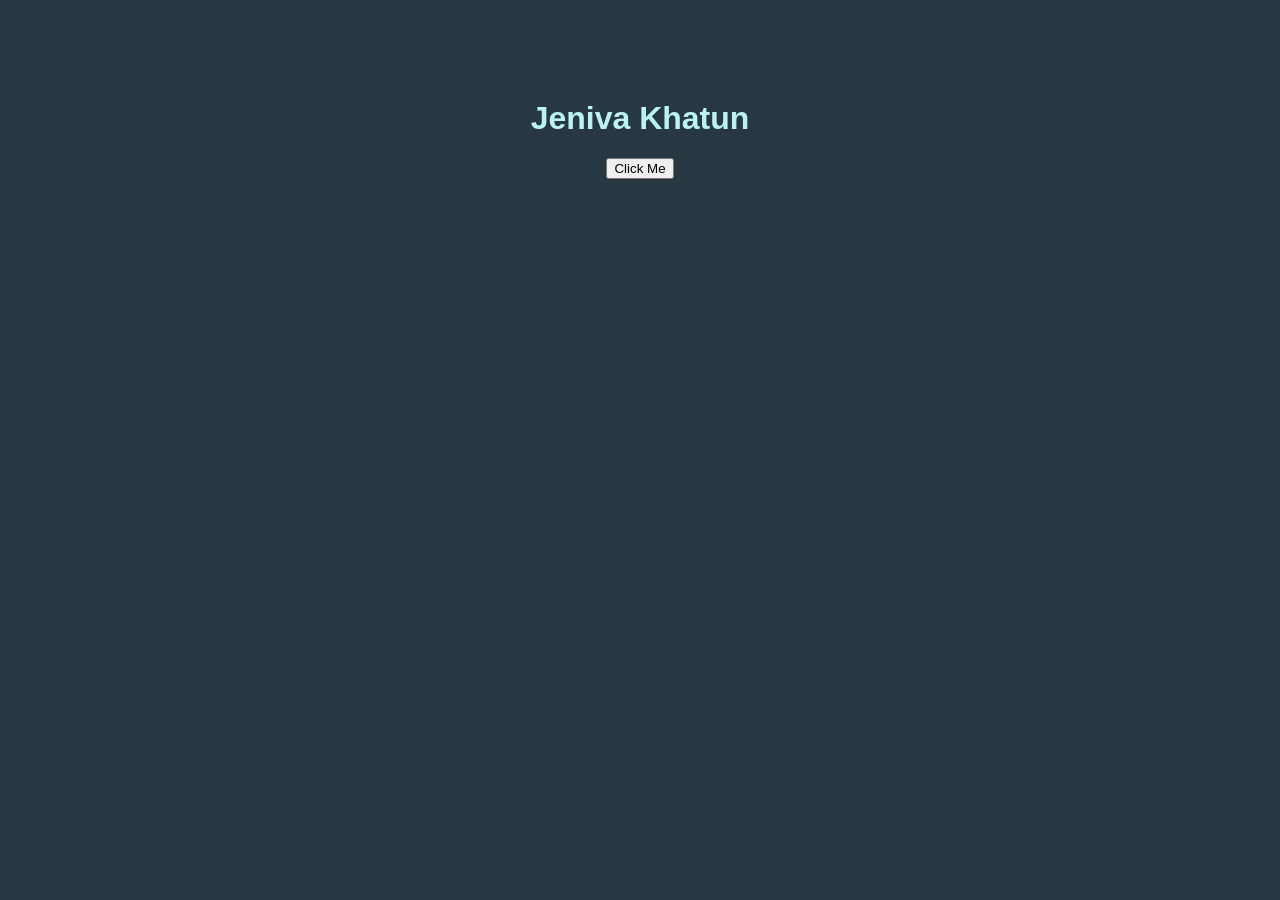
==== index.html @ 786c90f5 "feat: create initial portfolio homepage with HTML, CSS, and JavaScript" ====
<!DOCTYPE html>
<html>
<head>
    <title>Jeniva khatun</title>
    <link rel="stylesheet" href="style.css">
</head>
<body >

    <h1>Jeniva Khatun</h1>

    <button onclick="showMessage()">Click Me</button>

    <script src="script.js"></script>

</body>
</html>
---- style.css ----
body{
    background-color: rgb(39, 56, 67);
    color: rgb(186, 243, 240);
    font-family: 'Inter', sans-serif;
    text-align: center;
    margin-top: 100px;
}
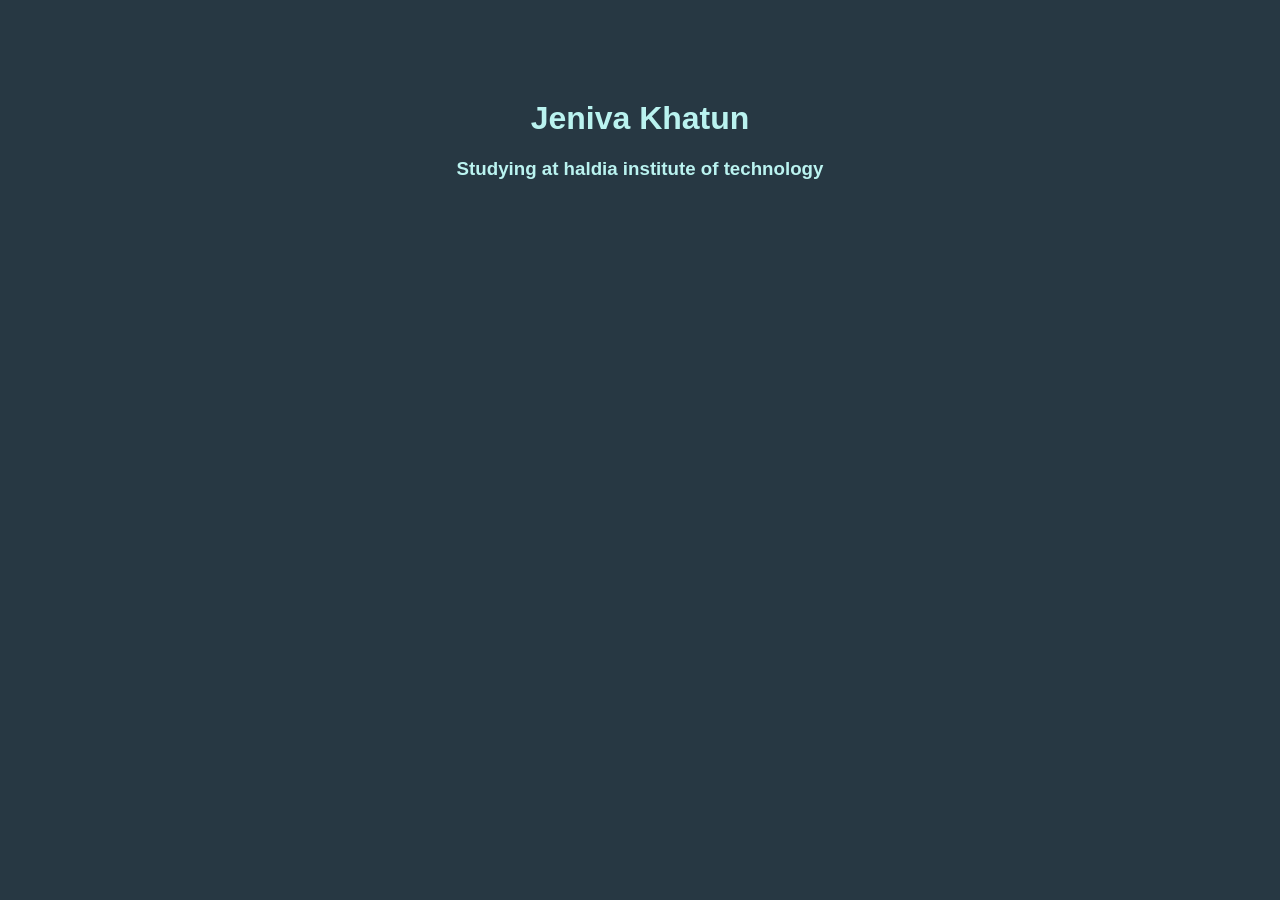
==== commit 36a8a6d9: "added college name" ====
--- a/index.html
+++ b/index.html
@@ -8,7 +8,7 @@
 
     <h1>Jeniva Khatun</h1>
 
-    <button onclick="showMessage()">Click Me</button>
+    <h3>Studying at haldia institute of technology </h3>
 
     <script src="script.js"></script>
 
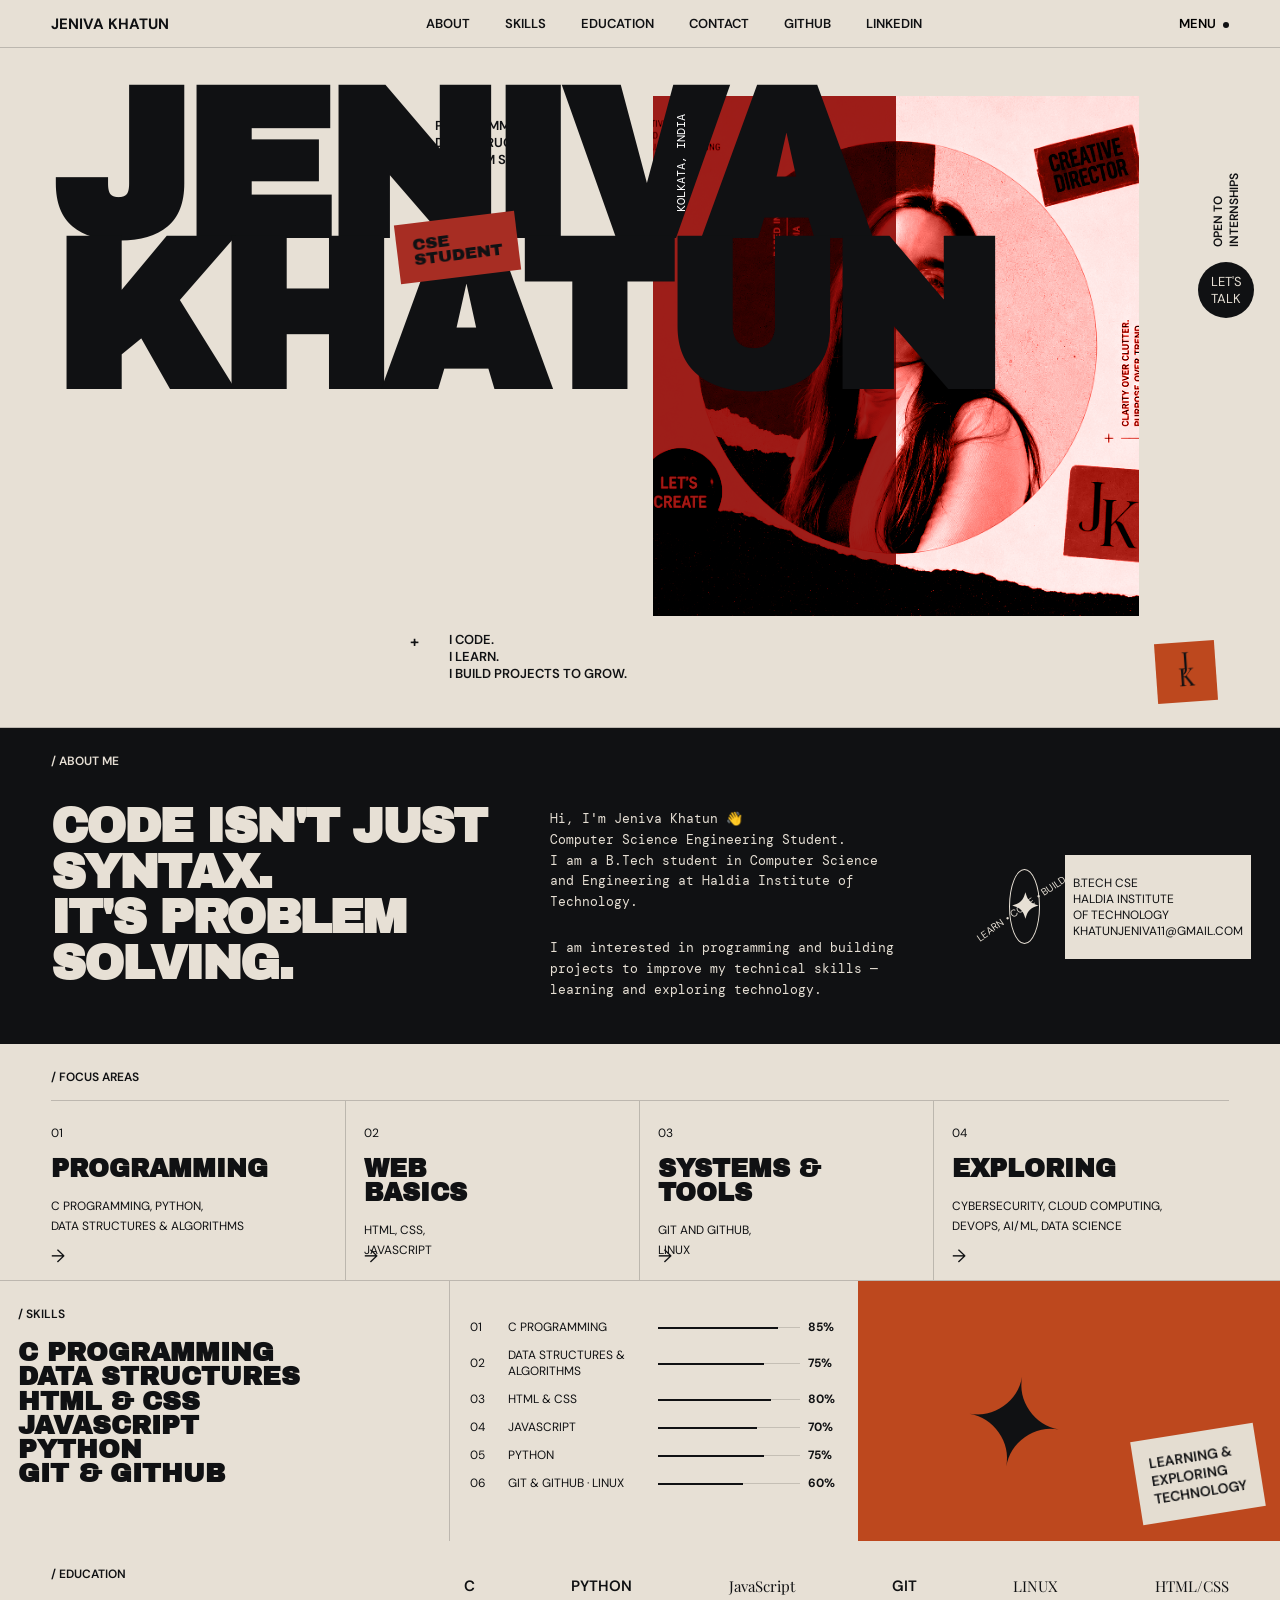
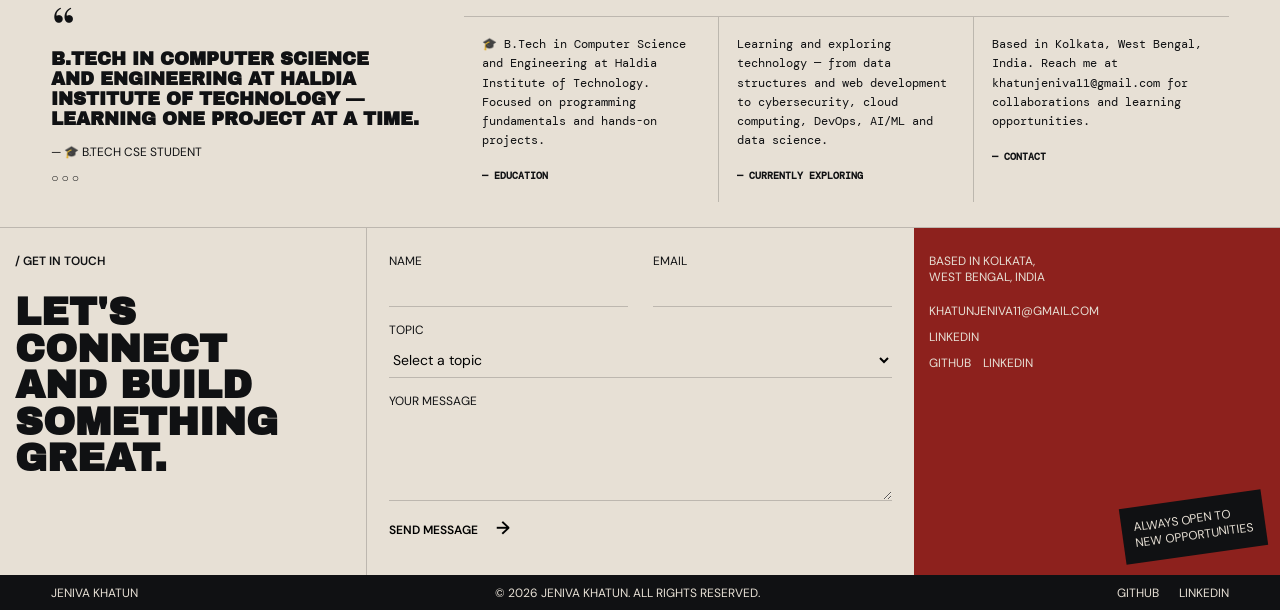
==== commit df631512: "update portfolio: remove emojis, enlarge text, add navbar social links" ====
--- a/index.html
+++ b/index.html
@@ -1,16 +1,119 @@
 <!DOCTYPE html>
-<html>
+<html lang="en">
 <head>
-    <title>Jeniva khatun</title>
+    <meta charset="UTF-8">
+    <meta name="viewport" content="width=device-width, initial-scale=1.0">
+    <title>Jeniva Khatun | Portfolio</title>
+    <meta name="description" content="Jeniva Khatun — B.Tech Computer Science Engineering student at Haldia Institute of Technology. Learning and exploring technology.">
     <link rel="stylesheet" href="style.css">
+    <link rel="preconnect" href="https://fonts.googleapis.com">
+    <link rel="preconnect" href="https://fonts.gstatic.com" crossorigin>
+    <link href="https://fonts.googleapis.com/css2?family=Archivo+Black&family=DM+Mono:wght@400;500&family=DM+Sans:wght@400;500;600;700&family=Playfair+Display:wght@400;500&display=swap" rel="stylesheet">
 </head>
-<body >
+<body>
+<header class="navbar">
+    <a href="#home" class="brand">JENIVA KHATUN</a>
+    <nav>
+        <a href="#about">ABOUT</a><a href="#skills">SKILLS</a>
+        <a href="#education">EDUCATION</a><a href="#contact">CONTACT</a>
+        <a href="https://github.com/Jeniva-Khatun" target="_blank" rel="noopener">GITHUB</a><a href="https://www.linkedin.com/in/jeniva-khatun-9a3600378/" target="_blank" rel="noopener">LINKEDIN</a>
+    </nav>
+    <button class="menu-toggle">MENU <span></span></button>
+</header>
 
-    <h1>Jeniva Khatun</h1>
+<main>
+<section class="hero" id="home">
+    <div class="hero-title"><h1>JENIVA<br>KHATUN</h1></div>
+    <div class="hero-copy top-copy"><span>PROGRAMMING</span><span>DATA STRUCTURES</span><span>PROBLEM SOLVING</span></div>
+    <div class="creative-label">CSE<br>STUDENT</div>
+    <div class="hero-image">
+        <div class="red-shape"></div>
+        <img src="assets/hero-png.png" alt="Portrait of Jeniva Khatun">
+        <span class="side-label">KOLKATA, INDIA</span>
+    </div>
+    <div class="hero-bottom-copy"><span>+</span><p>I CODE.<br>I LEARN.<br>I BUILD PROJECTS TO GROW.</p></div>
+    <div class="talk-area"><span>OPEN TO<br>INTERNSHIPS</span><a href="#contact" class="talk-button">LET'S<br>TALK</a></div>
+    <div class="sv-mark">J<br>K</div>
+</section>
 
-    <h3>Studying at haldia institute of technology </h3>
+<section class="manifesto" id="about">
+    <div class="section-tag">/ ABOUT ME</div>
+    <div class="manifesto-grid">
+        <h2>CODE ISN'T JUST<br>SYNTAX.<br>IT'S PROBLEM SOLVING.</h2>
+        <div class="manifesto-text">
+            <p>Hi, I'm Jeniva Khatun 👋<br>Computer Science Engineering Student.<br>I am a B.Tech student in Computer Science<br>and Engineering at Haldia Institute of Technology.</p>
+            <p>I am interested in programming and building<br>projects to improve my technical skills —<br>learning and exploring technology.</p>
+        </div>
+        <div class="manifesto-badge">
+            <div class="badge-circle"><span>LEARN • CODE • BUILD •</span><strong>✦</strong></div>
+            <small>B.TECH CSE<br>HALDIA INSTITUTE<br>OF TECHNOLOGY<br>KHATUNJENIVA11@GMAIL.COM</small>
+        </div>
+    </div>
+</section>
 
-    <script src="script.js"></script>
+<section class="services" id="focus">
+    <div class="section-tag">/ FOCUS AREAS</div>
+    <div class="service-grid">
+        <article><span>01</span><h3>PROGRAMMING</h3><p>C PROGRAMMING, PYTHON,<br>DATA STRUCTURES & ALGORITHMS</p><a href="https://github.com/Jeniva-Khatun/c-programs" target="_blank" rel="noopener">→</a></article>
+        <article><span>02</span><h3>WEB<br>BASICS</h3><p>HTML, CSS,<br>JAVASCRIPT</p><a href="https://github.com/Jeniva-Khatun/Jeniva-Khatun.github.io" target="_blank" rel="noopener">→</a></article>
+        <article><span>03</span><h3>SYSTEMS &amp;<br>TOOLS</h3><p>GIT AND GITHUB,<br>LINUX</p><a href="https://github.com/Jeniva-Khatun" target="_blank" rel="noopener">→</a></article>
+        <article><span>04</span><h3>EXPLORING</h3><p>CYBERSECURITY, CLOUD COMPUTING,<br>DEVOPS, AI/ML, DATA SCIENCE</p><a href="https://github.com/Jeniva-Khatun/leetcode" target="_blank" rel="noopener">→</a></article>
+    </div>
+</section>
 
+<section class="expertise" id="skills">
+    <div class="expertise-left">
+        <div class="section-tag">/ SKILLS</div>
+        <h2>C PROGRAMMING<br>DATA STRUCTURES<br>HTML &amp; CSS<br>JAVASCRIPT<br>PYTHON<br>GIT &amp; GITHUB</h2>
+    </div>
+    <div class="expertise-skills">
+        <div class="skill"><span>01</span><span>C PROGRAMMING</span><div class="line"><i style="width:85%"></i></div><strong>85%</strong></div>
+        <div class="skill"><span>02</span><span>DATA STRUCTURES &amp; ALGORITHMS</span><div class="line"><i style="width:75%"></i></div><strong>75%</strong></div>
+        <div class="skill"><span>03</span><span>HTML &amp; CSS</span><div class="line"><i style="width:80%"></i></div><strong>80%</strong></div>
+        <div class="skill"><span>04</span><span>JAVASCRIPT</span><div class="line"><i style="width:70%"></i></div><strong>70%</strong></div>
+        <div class="skill"><span>05</span><span>PYTHON</span><div class="line"><i style="width:75%"></i></div><strong>75%</strong></div>
+        <div class="skill"><span>06</span><span>GIT &amp; GITHUB · LINUX</span><div class="line"><i style="width:60%"></i></div><strong>60%</strong></div>
+    </div>
+    <div class="ideas-card"><div class="star-symbol">✦</div><div class="paper-note">LEARNING &amp;<br>EXPLORING<br>TECHNOLOGY</div></div>
+</section>
+
+<section class="press" id="education">
+    <div class="press-title">
+        <div class="section-tag">/ EDUCATION</div><div class="quote">“</div>
+        <h3>B.TECH IN COMPUTER SCIENCE<br>AND ENGINEERING AT HALDIA<br>INSTITUTE OF TECHNOLOGY —<br>LEARNING ONE PROJECT AT A TIME.</h3>
+        <p>— 🎓 B.TECH CSE STUDENT<br><span>○ ○ ○</span></p>
+    </div>
+    <div class="press-logos">
+        <div class="logo-row"><span>C</span><span>PYTHON</span><span class="serif">JavaScript</span><span>GIT</span><span class="serif">LINUX</span><span class="serif">HTML/CSS</span></div>
+        <div class="testimonials">
+            <article><p>🎓 B.Tech in Computer Science and Engineering at Haldia Institute of Technology. Focused on programming fundamentals and hands-on projects.</p><strong>— EDUCATION</strong></article>
+            <article><p>Learning and exploring technology — from data structures and web development to cybersecurity, cloud computing, DevOps, AI/ML and data science.</p><strong>— CURRENTLY EXPLORING</strong></article>
+            <article><p>Based in Kolkata, West Bengal, India. Reach me at khatunjeniva11@gmail.com for collaborations and learning opportunities.</p><strong>— CONTACT</strong></article>
+        </div>
+    </div>
+</section>
+
+<section class="contact-section" id="contact">
+    <div class="contact-title"><div class="section-tag">/ GET IN TOUCH</div><h2>LET'S CONNECT<br>AND BUILD<br>SOMETHING GREAT.</h2></div>
+    <form class="contact-form">
+        <div class="input-row">
+            <label>NAME<input type="text" required></label>
+            <label>EMAIL<input type="email" required></label>
+        </div>
+        <label>TOPIC<select><option value="">Select a topic</option><option>Internship</option><option>Collaboration</option><option>Learning Opportunity</option><option>Other</option></select></label>
+        <label>YOUR MESSAGE<textarea rows="4"></textarea></label>
+        <button type="submit">SEND MESSAGE <span>→</span></button><p class="form-message"></p>
+    </form>
+    <div class="contact-info">
+        <span>BASED IN KOLKATA,<br>WEST BENGAL, INDIA</span>
+        <a href="mailto:khatunjeniva11@gmail.com">KHATUNJENIVA11@GMAIL.COM</a><a href="https://www.linkedin.com/in/jeniva-khatun-9a3600378/" target="_blank" rel="noopener">LINKEDIN</a>
+        <div><a href="https://github.com/Jeniva-Khatun" target="_blank" rel="noopener">GITHUB</a> &nbsp;&nbsp; <a href="https://www.linkedin.com/in/jeniva-khatun-9a3600378/" target="_blank" rel="noopener">LINKEDIN</a></div>
+        <div class="contact-note">ALWAYS OPEN TO<br>NEW OPPORTUNITIES</div>
+    </div>
+</section>
+</main>
+
+<footer><span>JENIVA KHATUN</span><span>© 2026 JENIVA KHATUN. ALL RIGHTS RESERVED.</span><div><a href="https://github.com/Jeniva-Khatun" target="_blank" rel="noopener">GITHUB</a><a href="https://www.linkedin.com/in/jeniva-khatun-9a3600378/" target="_blank" rel="noopener">LINKEDIN</a></div></footer>
+<script src="script.js"></script>
 </body>
-</html>+</html>
--- a/style.css
+++ b/style.css
@@ -1,7 +1 @@
-body{
-    background-color: rgb(39, 56, 67);
-    color: rgb(186, 243, 240);
-    font-family: 'Inter', sans-serif;
-    text-align: center;
-    margin-top: 100px;
-}+:root{--black:#101113;--cream:#e7e0d5;--red:#9e211b;--orange:#bd481e;--line:rgba(20,20,20,.2)}*{box-sizing:border-box;margin:0;padding:0}html{scroll-behavior:smooth}body{background:var(--cream);color:var(--black);font-family:"DM Sans",sans-serif;overflow-x:hidden}a{color:inherit;text-decoration:none}button,input,textarea,select{font:inherit}.navbar{height:48px;padding:0 4%;display:flex;align-items:center;justify-content:space-between;border-bottom:1px solid var(--line);font-size:13px;font-weight:600;position:sticky;top:0;z-index:100;background:rgba(231,224,213,.95);backdrop-filter:blur(10px)}.brand{font-size:15px;font-weight:700}.navbar nav{display:flex;gap:35px}.navbar nav a:hover{text-decoration:underline}.menu-toggle{border:0;background:transparent;font-size:13px;cursor:pointer}.menu-toggle span{width:6px;height:6px;display:inline-block;background:var(--black);border-radius:50%;margin-left:4px}.hero{min-height:680px;position:relative;padding:45px 4% 25px;border-bottom:1px solid var(--line)}.hero-title h1{font-family:"Archivo Black",sans-serif;font-size:clamp(110px,17vw,210px);line-height:.72;letter-spacing:-10px;position:relative;z-index:3}.hero-copy{position:absolute;left:34%;top:70px;font-size:13px;line-height:1.3;font-weight:600}.hero-copy span{display:block}.creative-label{position:absolute;top:170px;left:31%;background:#a72d23;padding:14px 16px;transform:rotate(-7deg);font-family:"Archivo Black",sans-serif;font-size:17px;line-height:.9;z-index:5}.hero-image{position:absolute;width:38%;height:520px;left:51%;top:48px;overflow:hidden;background:#b52a21}.hero-image img{width:100%;height:100%;object-fit:cover;filter:grayscale(1) contrast(1.2);mix-blend-mode:luminosity}.red-shape{position:absolute;inset:0;background:linear-gradient(90deg,#9d201b 0 50%,transparent 50%);z-index:2;mix-blend-mode:multiply}.side-label{position:absolute;top:18px;left:20px;z-index:4;font-family:"DM Mono",monospace;color:#fff;font-size:12px;writing-mode:vertical-rl;transform:rotate(180deg)}.hero-bottom-copy{position:absolute;left:32%;bottom:45px;display:flex;gap:30px;align-items:flex-start;font-size:13px;font-weight:600}.hero-bottom-copy span{font-size:16px}.talk-area{position:absolute;right:2%;top:125px;display:flex;flex-direction:column;align-items:center;gap:15px}.talk-area>span{writing-mode:vertical-rl;transform:rotate(180deg);font-size:12px;font-weight:600}.talk-button{width:56px;height:56px;border-radius:50%;background:var(--black);color:var(--cream);display:flex;align-items:center;justify-content:center;text-align:center;font-size:13px}.sv-mark{position:absolute;bottom:25px;right:5%;width:60px;height:60px;background:var(--orange);font-family:"Playfair Display",serif;font-size:25px;line-height:.65;text-align:center;padding-top:10px;transform:rotate(-4deg)}.section-tag{font-size:12px;font-weight:600}.manifesto{background:var(--black);color:var(--cream);padding:25px 4%}.manifesto-grid{display:grid;grid-template-columns:1.1fr 1fr 220px;gap:60px;padding:35px 0 10px;min-height:250px}.manifesto h2{font-family:"Archivo Black",sans-serif;font-size:clamp(28px,4vw,48px);line-height:.95;letter-spacing:-2px}.manifesto-text{font-family:"DM Mono",monospace;font-size:13px;line-height:1.6;padding-top:5px}.manifesto-text p+p{margin-top:25px}.manifesto-badge{display:flex;align-items:center;gap:25px}.badge-circle{width:75px;height:75px;border:1px solid var(--cream);border-radius:50%;display:flex;align-items:center;justify-content:center;position:relative}.badge-circle span{position:absolute;font-size:10px;width:170px;text-align:center;transform:rotate(-35deg)}.badge-circle strong{font-size:35px}.manifesto-badge small{color:var(--black);background:var(--cream);padding:20px 8px;font-size:12px}.services{padding:25px 4% 0}.service-grid{margin-top:15px;display:grid;grid-template-columns:repeat(4,1fr);border-top:1px solid var(--line)}.service-grid article{min-height:170px;padding:20px 18px;border-right:1px solid var(--line);position:relative}.service-grid article:first-child{padding-left:0}.service-grid article:last-child{border-right:0}.service-grid article>span{font-size:12px}.service-grid h3{font-family:"Archivo Black",sans-serif;font-size:25px;line-height:.95;margin:15px 0}.service-grid p{font-size:12px;line-height:1.7}.service-grid a{position:absolute;bottom:12px;font-size:18px}.expertise{border-top:1px solid var(--line);display:grid;grid-template-columns:1.1fr 1fr 33%}.expertise-left{padding:25px 4%}.expertise-left h2{margin-top:18px;font-family:"Archivo Black",sans-serif;font-size:26px;line-height:.93}.expertise-skills{padding:38px 20px;border-left:1px solid var(--line)}.skill{display:grid;grid-template-columns:30px 1fr 1fr 30px;gap:8px;align-items:center;font-size:12px;margin-bottom:12px}.line{height:1px;background:rgba(0,0,0,.15)}.line i{display:block;height:2px;background:var(--black)}.ideas-card{background:var(--orange);position:relative;overflow:hidden;min-height:250px}.star-symbol{position:absolute;font-size:120px;left:25%;top:25%;transform:rotate(10deg)}.paper-note{position:absolute;right:20px;bottom:25px;background:#e4ddd1;padding:15px;font-size:14px;font-weight:600;transform:rotate(-9deg)}.selected-work{background:var(--black);color:var(--cream);padding:20px 3%}.work-heading{display:flex;justify-content:space-between;font-size:12px;margin-bottom:18px}.project-grid{display:grid;grid-template-columns:repeat(4,1fr);gap:3px}.project{height:175px;position:relative;overflow:hidden;transition:.25s}.project-name{position:absolute;top:10px;left:20px;z-index:3;font-family:"Archivo Black",sans-serif;font-size:36px;color:var(--black)}.serif{font-family:"Playfair Display",serif!important;font-weight:400}.project-photo{width:100%;height:100%}.dark-photo{background:linear-gradient(rgba(80,0,0,.3),rgba(80,0,0,.3)),url("https://images.unsplash.com/photo-1500648767791-00dcc994a43e?auto=format&fit=crop&w=700&q=80") center/cover}.architecture{background:url("https://images.unsplash.com/photo-1511818966892-d7d671e672a2?auto=format&fit=crop&w=700&q=80") center/cover;filter:grayscale(1)}.flower{background:url("https://images.unsplash.com/photo-1497250681960-ef046c08a56e?auto=format&fit=crop&w=700&q=80") center/cover;filter:sepia(.6) saturate(1.5)}.person{background:url("https://images.unsplash.com/photo-1524504388940-b1c1722653e1?auto=format&fit=crop&w=700&q=80") center/cover;filter:grayscale(1)}.project-meta{position:absolute;bottom:10px;left:10px;right:10px;display:flex;justify-content:space-between;font-size:10px}.project-meta span{background:var(--cream);color:var(--black);padding:5px 7px}.press{padding:25px 4%;display:grid;grid-template-columns:1fr 2fr;gap:30px}.quote{font-family:"Playfair Display",serif;font-size:60px;line-height:.8;margin-top:20px}.press-title h3{font-family:"Archivo Black",sans-serif;font-size:18px;line-height:1.1}.press-title p{margin-top:15px;font-size:12px}.press-title p span{display:block;margin-top:10px}.logo-row{display:flex;justify-content:space-between;align-items:center;border-bottom:1px solid var(--line);padding:10px 0 20px;font-size:15px;font-weight:600}.testimonials{display:grid;grid-template-columns:repeat(3,1fr)}.testimonials article{min-height:130px;padding:18px;border-right:1px solid var(--line);font-family:"DM Mono",monospace;font-size:12px;line-height:1.6}.testimonials article:last-child{border-right:0}.testimonials strong{display:block;margin-top:18px;font-size:10px}.contact-section{border-top:1px solid var(--line);display:grid;grid-template-columns:1fr 1.5fr 1fr}.contact-title,.contact-form,.contact-info{min-height:270px;padding:25px 4%}.contact-title h2{margin-top:25px;font-family:"Archivo Black",sans-serif;font-size:clamp(25px,3vw,40px);line-height:.95}.contact-form{border-left:1px solid var(--line)}.input-row{display:grid;grid-template-columns:1fr 1fr;gap:25px}.contact-form label{display:block;font-size:12px;margin-bottom:15px}.contact-form input,.contact-form select,.contact-form textarea{display:block;width:100%;border:0;border-bottom:1px solid var(--line);background:transparent;outline:none;padding:7px 0;margin-top:5px;font-size:14px}.contact-form textarea{resize:vertical}.contact-form button{border:0;background:transparent;cursor:pointer;font-size:12px;font-weight:600}.contact-form button span{margin-left:15px;font-size:18px}.form-message{margin-top:10px;font-size:12px}.contact-info{background:#8d211d;color:var(--cream);position:relative;display:flex;flex-direction:column;gap:10px;font-size:12px}.contact-info>span{margin-bottom:8px}.contact-note{position:absolute;right:15px;bottom:20px;background:var(--black);padding:12px;transform:rotate(-8deg)}footer{background:var(--black);color:var(--cream);min-height:35px;padding:0 4%;display:flex;justify-content:space-between;align-items:center;font-size:12px}footer div{display:flex;gap:20px}@media(max-width:900px){.hero{min-height:600px}.hero-image{width:45%;left:48%}.manifesto-grid,.expertise{grid-template-columns:1fr 1fr}.manifesto-badge{display:none}.ideas-card{grid-column:span 2}.contact-section{grid-template-columns:1fr 1fr}.contact-info{grid-column:span 2}}@media(max-width:650px){.navbar nav{display:none}.hero{min-height:680px}.hero-title h1{font-size:95px;letter-spacing:-6px}.hero-copy{left:60%;top:70px}.hero-image{width:72%;height:390px;left:20%;top:180px}.creative-label{left:7%;top:180px}.hero-bottom-copy{left:7%;bottom:20px}.talk-area{right:2%;top:80px}.sv-mark{display:none}.manifesto-grid,.service-grid,.expertise,.press,.contact-section{grid-template-columns:1fr}.manifesto-grid{gap:25px}.service-grid article{border-right:0;border-bottom:1px solid var(--line)}.expertise-skills,.contact-form{border-left:0}.ideas-card,.contact-info{grid-column:auto}.project-grid{grid-template-columns:1fr 1fr}.press-logos{overflow-x:auto}.logo-row{min-width:600px}.testimonials{min-width:700px}footer{min-height:80px;flex-direction:column;justify-content:center;gap:8px}}
